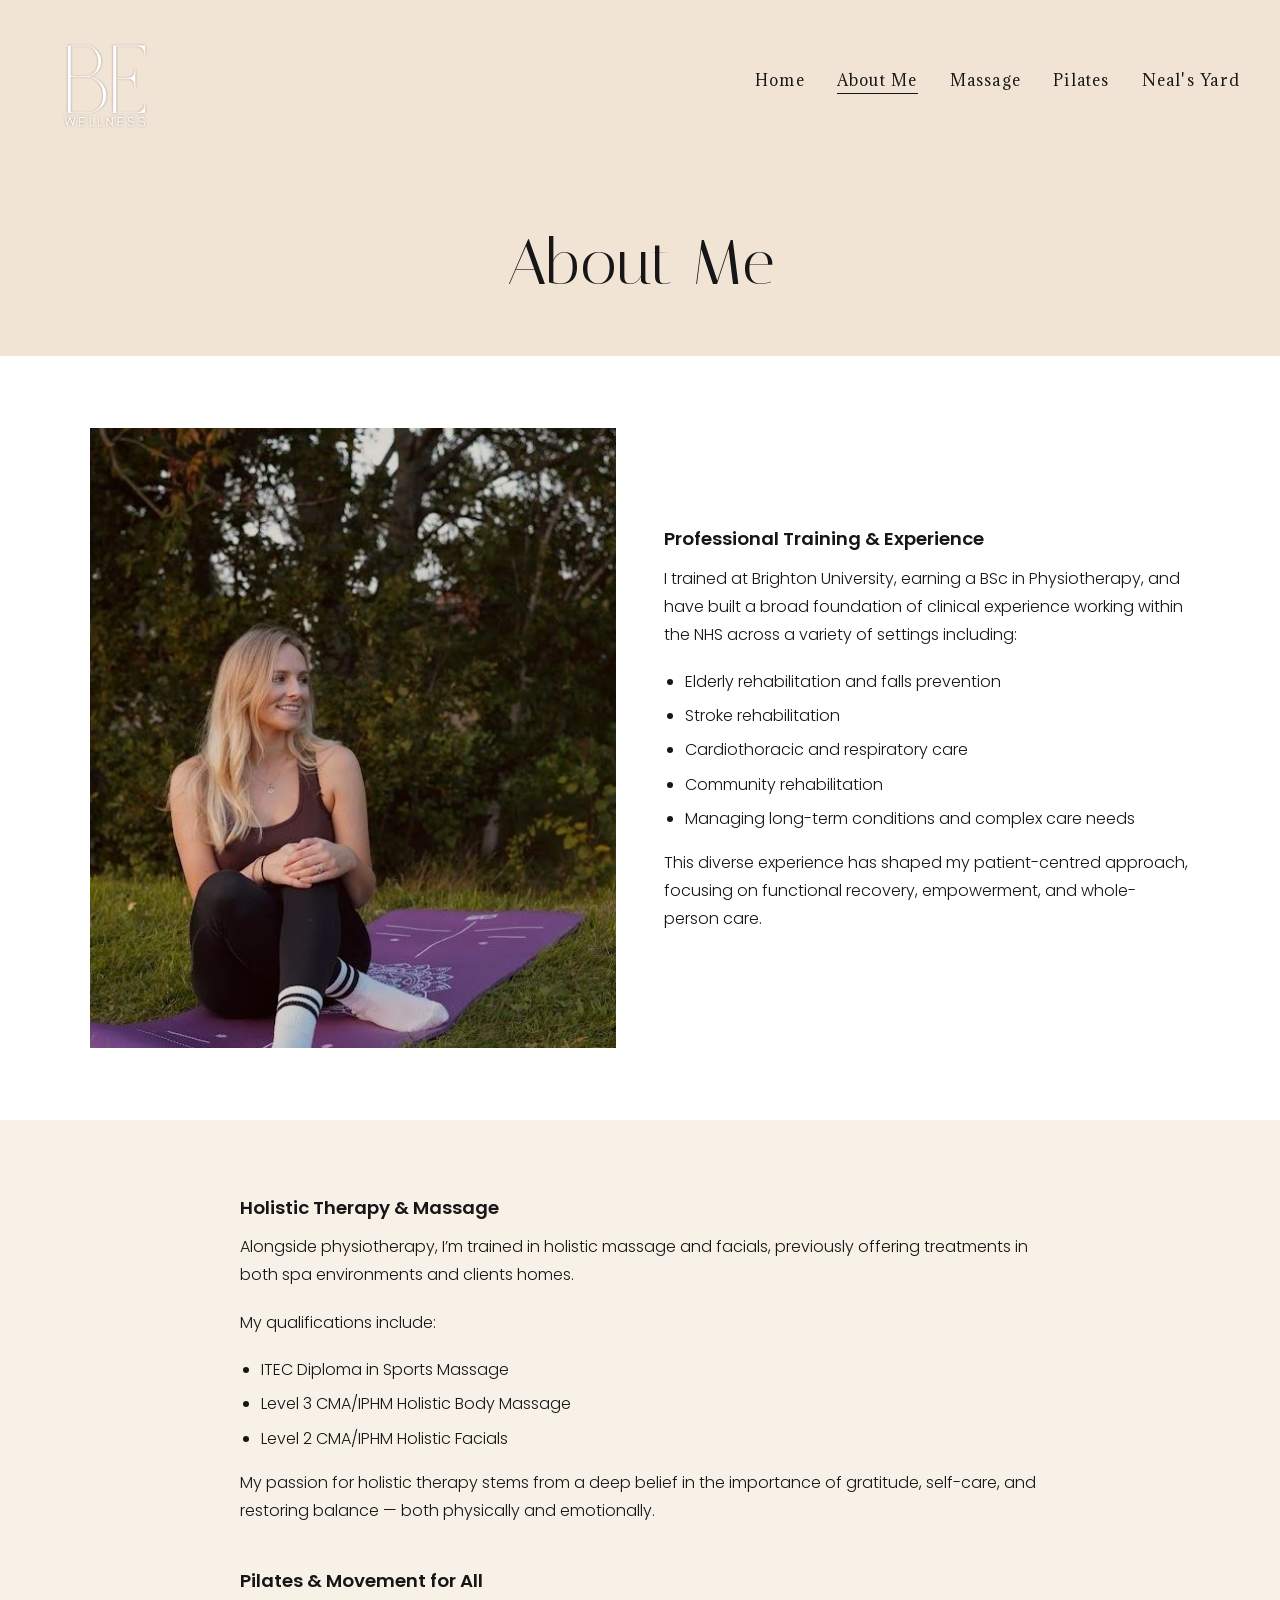
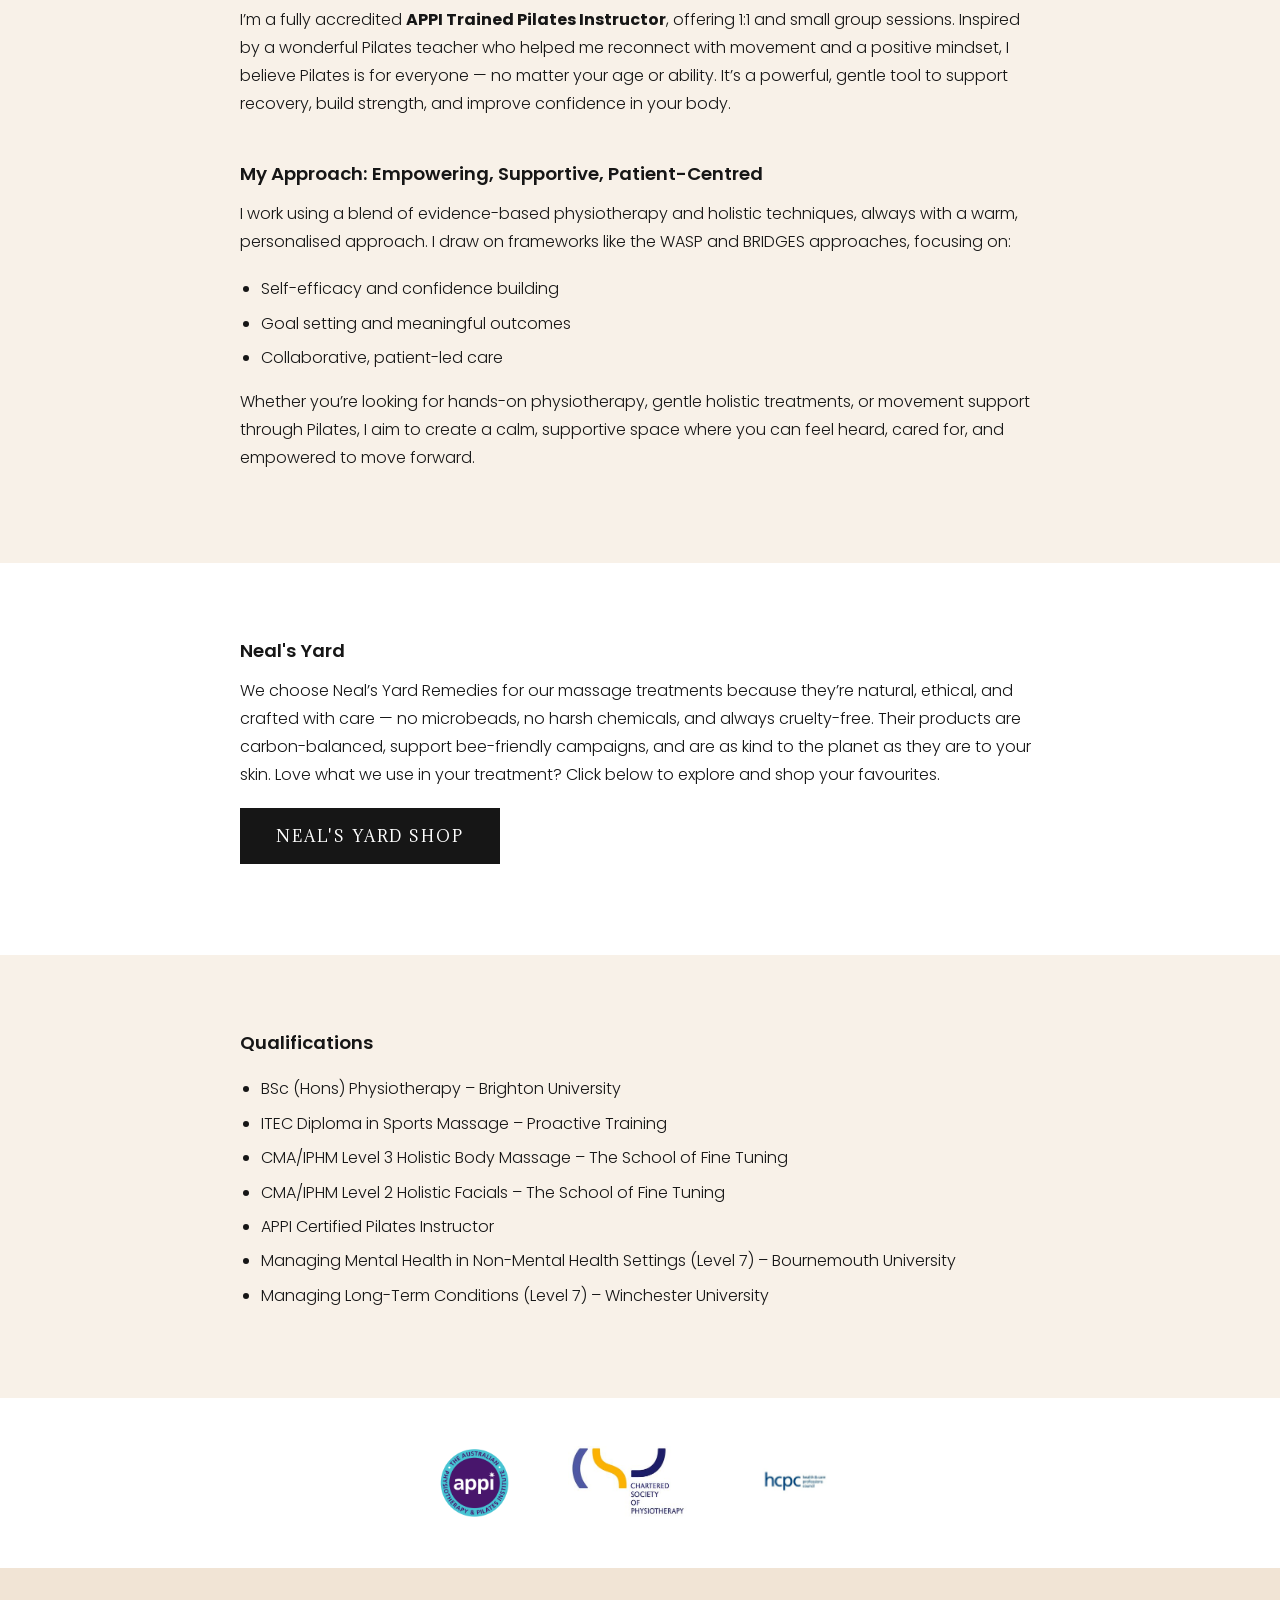
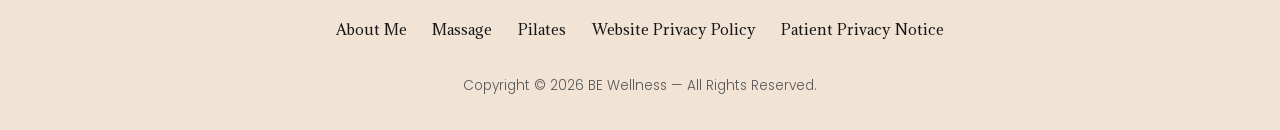
==== about-me/index.html @ cbc33dce "Initial rebuild of bewellnessphysio.co.uk as static site for Netlify Migrated from GoDaddy Website B" ====
<!DOCTYPE html>
<html lang="en-GB">
<head>
  <meta charset="utf-8">
  <meta name="viewport" content="width=device-width, initial-scale=1">
  <title>About Me | BE Wellness</title>
  <meta name="description" content="Meet Beth — Chartered Physiotherapist, holistic massage therapist and APPI trained Pilates instructor based in Bournemouth.">
  <link rel="canonical" href="https://bewellnessphysio.co.uk/about-me">
  <meta property="og:title" content="About Me | BE Wellness">
  <meta property="og:description" content="Meet Beth — Chartered Physiotherapist, holistic massage therapist and APPI trained Pilates instructor based in Bournemouth.">
  <meta property="og:type" content="website">
  <meta property="og:url" content="https://bewellnessphysio.co.uk/about-me">
  <link rel="icon" href="/favicon.ico">
  <link rel="stylesheet" href="/css/style.css">
</head>
<body>

<header class="site-header">
  <div class="header-inner">
    <a class="logo" href="/" aria-label="BE Wellness home">
      <img src="/assets/images/be-wellness-logo.png" alt="BE Wellness" width="130" height="130">
    </a>
    <button class="nav-toggle" aria-label="Menu" aria-expanded="false">
      <span></span><span></span><span></span>
    </button>
    <nav class="main-nav" aria-label="Main navigation">
      <ul>
        <li><a href="/">Home</a></li>
        <li><a href="/about-me/" aria-current="page">About Me</a></li>
        <li><a href="/massage/">Massage</a></li>
        <li><a href="/pilates/">Pilates</a></li>
        <li><a href="https://uk.nyrorganic.com/shop/bethbutterworth" target="_blank" rel="noopener">Neal's Yard</a></li>
      </ul>
    </nav>
  </div>
</header>

<main>

  <section class="page-hero">
    <h1>About Me</h1>
  </section>

  <section class="section">
    <div class="container split">
      <img src="/assets/images/beth-about.jpg" alt="Beth, founder of BE Wellness">
      <div>
        <h4>Professional Training &amp; Experience</h4>
        <p>I trained at Brighton University, earning a BSc in Physiotherapy, and have built a broad foundation of clinical experience working within the NHS across a variety of settings including:</p>
        <ul>
          <li>Elderly rehabilitation and falls prevention</li>
          <li>Stroke rehabilitation</li>
          <li>Cardiothoracic and respiratory care</li>
          <li>Community rehabilitation</li>
          <li>Managing long-term conditions and complex care needs</li>
        </ul>
        <p>This diverse experience has shaped my patient-centred approach, focusing on functional recovery, empowerment, and whole-person care.</p>
      </div>
    </div>
  </section>

  <section class="section section-cream">
    <div class="narrow">
      <h4>Holistic Therapy &amp; Massage</h4>
      <p>Alongside physiotherapy, I’m trained in holistic massage and facials, previously offering treatments in both spa environments and clients homes.</p>
      <p>My qualifications include:</p>
      <ul>
        <li>ITEC Diploma in Sports Massage</li>
        <li>Level 3 CMA/IPHM Holistic Body Massage</li>
        <li>Level 2 CMA/IPHM Holistic Facials</li>
      </ul>
      <p>My passion for holistic therapy stems from a deep belief in the importance of gratitude, self-care, and restoring balance — both physically and emotionally.</p>

      <h4 style="margin-top:2.5rem;">Pilates &amp; Movement for All</h4>
      <p>I’m a fully accredited <strong>APPI Trained Pilates Instructor</strong>, offering 1:1 and small group sessions. Inspired by a wonderful Pilates teacher who helped me reconnect with movement and a positive mindset, I believe Pilates is for everyone — no matter your age or ability. It’s a powerful, gentle tool to support recovery, build strength, and improve confidence in your body.</p>

      <h4 style="margin-top:2.5rem;">My Approach: Empowering, Supportive, Patient-Centred</h4>
      <p>I work using a blend of evidence-based physiotherapy and holistic techniques, always with a warm, personalised approach. I draw on frameworks like the WASP and BRIDGES approaches, focusing on:</p>
      <ul>
        <li>Self-efficacy and confidence building</li>
        <li>Goal setting and meaningful outcomes</li>
        <li>Collaborative, patient-led care</li>
      </ul>
      <p>Whether you’re looking for hands-on physiotherapy, gentle holistic treatments, or movement support through Pilates, I aim to create a calm, supportive space where you can feel heard, cared for, and empowered to move forward.</p>
    </div>
  </section>

  <section class="section">
    <div class="narrow">
      <h4>Neal's Yard</h4>
      <p>We choose Neal’s Yard Remedies for our massage treatments because they’re natural, ethical, and crafted with care — no microbeads, no harsh chemicals, and always cruelty-free. Their products are carbon-balanced, support bee-friendly campaigns, and are as kind to the planet as they are to your skin. Love what we use in your treatment? Click below to explore and shop your favourites.</p>
      <p><a class="btn btn-dark" href="https://uk.nyrorganic.com/shop/bethbutterworth" target="_blank" rel="noopener">Neal's Yard Shop</a></p>
    </div>
  </section>

  <section class="section section-cream">
    <div class="narrow">
      <h4>Qualifications</h4>
      <ul>
        <li>BSc (Hons) Physiotherapy – Brighton University</li>
        <li>ITEC Diploma in Sports Massage – Proactive Training</li>
        <li>CMA/IPHM Level 3 Holistic Body Massage – The School of Fine Tuning</li>
        <li>CMA/IPHM Level 2 Holistic Facials – The School of Fine Tuning</li>
        <li>APPI Certified Pilates Instructor</li>
        <li>Managing Mental Health in Non-Mental Health Settings (Level 7) – Bournemouth University</li>
        <li>Managing Long-Term Conditions (Level 7) – Winchester University</li>
      </ul>
    </div>
  </section>

  <div class="logo-strip">
    <img src="/assets/images/appi-logo.png" alt="APPI — The Australian Physiotherapy &amp; Pilates Institute" loading="lazy">
    <img src="/assets/images/csp-logo.png" alt="Chartered Society of Physiotherapy" loading="lazy">
    <img src="/assets/images/hcpc-logo.webp" alt="Health &amp; Care Professions Council (HCPC) registered" loading="lazy">
  </div>

</main>

<footer class="site-footer">
  <div class="container">
    <nav aria-label="Footer">
      <ul>
        <li><a href="/about-me/">About Me</a></li>
        <li><a href="/massage/">Massage</a></li>
        <li><a href="/pilates/">Pilates</a></li>
        <li><a href="/website-privacy-policy/">Website Privacy Policy</a></li>
        <li><a href="/patient-privacy-notice/">Patient Privacy Notice</a></li>
      </ul>
    </nav>
    <p class="copyright">Copyright © 2026 BE Wellness — All Rights Reserved.</p>
  </div>
</footer>

<script src="/js/main.js"></script>
</body>
</html>
---- css/style.css ----
/* ============================================================
   BE Wellness — bewellnessphysio.co.uk
   Palette and type taken from the original site:
   cream #F1E4D5 · taupe #A48D6D · brown #827464 · ink #161616
   Italiana (display) · Poppins (body) · Adamina (buttons/accents)
   ============================================================ */

@font-face {
  font-family: 'Italiana';
  font-style: normal;
  font-weight: 400;
  font-display: swap;
  src: url('../assets/fonts/italiana-400.woff2') format('woff2');
}
@font-face {
  font-family: 'Adamina';
  font-style: normal;
  font-weight: 400;
  font-display: swap;
  src: url('../assets/fonts/adamina-400.woff2') format('woff2');
}
@font-face {
  font-family: 'Poppins';
  font-style: normal;
  font-weight: 300;
  font-display: swap;
  src: url('../assets/fonts/poppins-300.woff2') format('woff2');
}
@font-face {
  font-family: 'Poppins';
  font-style: normal;
  font-weight: 400;
  font-display: swap;
  src: url('../assets/fonts/poppins-400.woff2') format('woff2');
}
@font-face {
  font-family: 'Poppins';
  font-style: normal;
  font-weight: 600;
  font-display: swap;
  src: url('../assets/fonts/poppins-600.woff2') format('woff2');
}
@font-face {
  font-family: 'Poppins';
  font-style: normal;
  font-weight: 700;
  font-display: swap;
  src: url('../assets/fonts/poppins-700.woff2') format('woff2');
}

:root {
  --cream: #F1E4D5;
  --cream-soft: #F8F1E8;
  --taupe: #A48D6D;
  --taupe-dark: #827464;
  --brown-deep: #493E2F;
  --ink: #161616;
  --grey: #575757;
  --white: #ffffff;
  --display: 'Italiana', serif;
  --accent: 'Adamina', serif;
  --body: 'Poppins', arial, sans-serif;
}

*, *::before, *::after { box-sizing: border-box; }

html { scroll-behavior: smooth; }

body {
  margin: 0;
  font-family: var(--body);
  font-weight: 300;
  font-size: 1rem;
  line-height: 1.75;
  color: var(--ink);
  background: var(--white);
  -webkit-font-smoothing: antialiased;
}

img { max-width: 100%; display: block; }

h1, h2, h3 {
  font-family: var(--display);
  font-weight: 400;
  line-height: 1.15;
  margin: 0 0 1rem;
}
h1 { font-size: clamp(2.4rem, 5.5vw, 4rem); }
h2 { font-size: clamp(2rem, 4vw, 3rem); }
h3 { font-size: clamp(1.5rem, 2.6vw, 2rem); }
h4 {
  font-family: var(--body);
  font-weight: 600;
  font-size: 1.15rem;
  margin: 0 0 .6rem;
}

p { margin: 0 0 1.2rem; }
a { color: var(--taupe-dark); }
ul { padding-left: 1.3rem; }
li { margin-bottom: .4rem; }

.container {
  width: min(1100px, 92%);
  margin-inline: auto;
}
.narrow { width: min(800px, 92%); margin-inline: auto; }

/* ---------- buttons ---------- */
.btn {
  display: inline-block;
  font-family: var(--accent);
  font-size: .95rem;
  letter-spacing: .12em;
  text-transform: uppercase;
  text-decoration: none;
  text-align: center;
  padding: .85rem 2.2rem;
  border: 1px solid var(--ink);
  cursor: pointer;
  transition: background .25s, color .25s;
}
.btn-dark { background: var(--ink); color: var(--white); }
.btn-dark:hover { background: transparent; color: var(--ink); }
.btn-light { background: transparent; color: var(--ink); }
.btn-light:hover { background: var(--ink); color: var(--white); }
.btn-on-image {
  border-color: var(--white);
  background: transparent;
  color: var(--white);
}
.btn-on-image:hover { background: var(--white); color: var(--ink); }

/* ---------- header ---------- */
.site-header {
  background: var(--cream);
  padding: 1.2rem 0 0.8rem;
}
.header-inner {
  width: min(1200px, 94%);
  margin-inline: auto;
  display: flex;
  align-items: center;
  justify-content: space-between;
  flex-wrap: wrap;
}
.logo img { width: 130px; height: auto; }
/* white logo needs a tinted plate to read on cream */
.logo { filter: drop-shadow(0 0 1px rgba(0,0,0,.35)); }

.main-nav ul {
  list-style: none;
  display: flex;
  gap: 2rem;
  margin: 0;
  padding: 0;
}
.main-nav a {
  font-family: var(--accent);
  font-size: .95rem;
  letter-spacing: .08em;
  color: var(--ink);
  text-decoration: none;
  padding-bottom: .2rem;
  border-bottom: 1px solid transparent;
}
.main-nav a:hover, .main-nav a[aria-current="page"] { border-bottom-color: var(--ink); }

.nav-toggle {
  display: none;
  background: none;
  border: 0;
  padding: .4rem;
  cursor: pointer;
}
.nav-toggle span {
  display: block;
  width: 26px; height: 2px;
  background: var(--ink);
  margin: 6px 0;
  transition: transform .25s, opacity .25s;
}

@media (max-width: 820px) {
  .nav-toggle { display: block; }
  .main-nav {
    flex-basis: 100%;
    display: none;
    padding: 1rem 0;
  }
  .main-nav.open { display: block; }
  .main-nav ul { flex-direction: column; gap: .8rem; text-align: center; }
  .nav-open .nav-toggle span:nth-child(1) { transform: translateY(8px) rotate(45deg); }
  .nav-open .nav-toggle span:nth-child(2) { opacity: 0; }
  .nav-open .nav-toggle span:nth-child(3) { transform: translateY(-8px) rotate(-45deg); }
}

/* ---------- hero ---------- */
.hero {
  position: relative;
  min-height: 72vh;
  display: flex;
  align-items: center;
  justify-content: center;
  text-align: center;
  color: var(--white);
  isolation: isolate;
  padding: 6rem 1rem;
}
.hero img.hero-bg {
  position: absolute;
  inset: 0;
  width: 100%; height: 100%;
  object-fit: cover;
  z-index: -2;
}
.hero::after {
  content: '';
  position: absolute;
  inset: 0;
  background: rgba(22, 22, 22, 0.42);
  z-index: -1;
}
.hero h1 { margin-bottom: 1.2rem; }
.hero p {
  max-width: 34rem;
  margin: 0 auto 2rem;
  font-size: 1.05rem;
}
.hero .btn { margin: .4rem .5rem; }

/* page hero (inner pages) */
.page-hero {
  background: var(--cream);
  text-align: center;
  padding: 4rem 1rem 3.5rem;
}
.page-hero h1 { margin: 0; }

/* ---------- sections ---------- */
.section { padding: 4.5rem 0; }
.section-cream { background: var(--cream-soft); }
.section-dark { background: var(--brown-deep); color: var(--white); }
.section-dark a { color: var(--cream); }

.section-title {
  text-align: center;
  margin-bottom: 2.5rem;
}

.split {
  display: grid;
  grid-template-columns: 1fr 1fr;
  gap: 3rem;
  align-items: center;
}
.split img { width: 100%; height: 100%; max-height: 620px; object-fit: cover; }
@media (max-width: 820px) {
  .split { grid-template-columns: 1fr; }
}

/* ---------- price cards ---------- */
.cards {
  display: grid;
  grid-template-columns: repeat(auto-fit, minmax(260px, 1fr));
  gap: 2rem;
}
.card {
  background: var(--white);
  border: 1px solid rgba(0,0,0,.07);
  box-shadow: 0 1px 6px rgba(0,0,0,.06);
  display: flex;
  flex-direction: column;
}
.card img { height: 220px; width: 100%; object-fit: cover; }
.card-body { padding: 1.5rem 1.5rem 1.8rem; flex: 1; }
.price-row {
  display: flex;
  justify-content: space-between;
  align-items: baseline;
  gap: 1rem;
  margin-bottom: .5rem;
}
.price-row h4 { margin: 0; }
.price {
  font-family: var(--accent);
  font-size: 1.25rem;
  color: var(--taupe-dark);
  white-space: nowrap;
}
.card p { margin: 0; font-size: .95rem; color: var(--grey); }

/* ---------- event / classes ---------- */
.event-card {
  background: var(--white);
  border: 1px solid rgba(0,0,0,.08);
  padding: 2.5rem 2rem;
  text-align: center;
  max-width: 420px;
  margin-inline: auto;
}
.event-card .eyebrow {
  font-family: var(--accent);
  letter-spacing: .18em;
  text-transform: uppercase;
  font-size: .85rem;
  color: var(--taupe-dark);
  margin-bottom: .6rem;
}
.event-card h3 { margin-bottom: .4rem; }
.event-card .meta { color: var(--grey); font-size: .95rem; margin-bottom: 0; }

/* ---------- quote banner ---------- */
.quote-banner {
  position: relative;
  isolation: isolate;
  color: var(--white);
  text-align: center;
  padding: 7rem 1rem;
}
.quote-banner img {
  position: absolute; inset: 0;
  width: 100%; height: 100%;
  object-fit: cover;
  object-position: center 30%;
  z-index: -2;
}
.quote-banner::after {
  content: '';
  position: absolute; inset: 0;
  background: rgba(22,22,22,.5);
  z-index: -1;
}
.quote-banner blockquote {
  font-family: var(--display);
  font-size: clamp(1.4rem, 2.6vw, 2rem);
  line-height: 1.5;
  max-width: 46rem;
  margin: 0 auto;
}

/* ---------- forms ---------- */
form label {
  display: block;
  font-size: .9rem;
  font-weight: 400;
  margin-bottom: .35rem;
}
input, textarea {
  width: 100%;
  font-family: var(--body);
  font-size: 1rem;
  padding: .8rem .9rem;
  margin-bottom: 1.1rem;
  border: 1px solid rgba(0,0,0,.25);
  background: var(--white);
  color: var(--ink);
}
input:focus, textarea:focus {
  outline: 2px solid var(--taupe);
  outline-offset: 1px;
}
.inline-form {
  display: flex;
  gap: .8rem;
  max-width: 480px;
  margin-inline: auto;
}
.inline-form input { margin-bottom: 0; flex: 1; }
@media (max-width: 560px) {
  .inline-form { flex-direction: column; }
}

/* ---------- FAQ ---------- */
.faq details {
  border-bottom: 1px solid rgba(0,0,0,.15);
  padding: 1.1rem 0;
}
.faq summary {
  font-family: var(--body);
  font-weight: 600;
  font-size: 1.05rem;
  cursor: pointer;
  list-style: none;
  display: flex;
  justify-content: space-between;
  align-items: center;
  gap: 1rem;
}
.faq summary::-webkit-details-marker { display: none; }
.faq summary::after {
  content: '+';
  font-family: var(--accent);
  font-size: 1.4rem;
  color: var(--taupe-dark);
  transition: transform .2s;
}
.faq details[open] summary::after { content: '\2212'; }
.faq details p { margin-top: 1rem; }

/* ---------- logo strip ---------- */
.logo-strip {
  display: flex;
  justify-content: center;
  align-items: center;
  flex-wrap: wrap;
  gap: 3.5rem;
  padding: 3rem 1rem;
}
.logo-strip img { height: 74px; width: auto; }

/* ---------- contact ---------- */
.contact-grid {
  display: grid;
  grid-template-columns: 1.2fr 1fr;
  gap: 3.5rem;
}
@media (max-width: 820px) {
  .contact-grid { grid-template-columns: 1fr; }
}
.contact-info h4 { font-family: var(--display); font-size: 1.6rem; font-weight: 400; }
.contact-info p { margin-bottom: .4rem; }

/* ---------- footer ---------- */
.site-footer {
  background: var(--cream);
  padding: 3rem 0 2rem;
  text-align: center;
}
.site-footer nav ul {
  list-style: none;
  display: flex;
  flex-wrap: wrap;
  justify-content: center;
  gap: 1.6rem;
  padding: 0;
  margin: 0 0 1.5rem;
}
.site-footer nav a {
  font-family: var(--accent);
  font-size: .9rem;
  color: var(--ink);
  text-decoration: none;
}
.site-footer nav a:hover { text-decoration: underline; }
.site-footer .copyright {
  font-size: .85rem;
  color: var(--grey);
  margin: 0;
}

/* ---------- prose (privacy pages) ---------- */
.prose h2 {
  font-size: 1.9rem;
  margin-top: 2.5rem;
}
.prose h3 {
  font-family: var(--body);
  font-weight: 600;
  font-size: 1.15rem;
  margin-top: 2rem;
}
.prose ul { margin-bottom: 1.2rem; }

/* ---------- utilities ---------- */
.center { text-align: center; }
.mt-2 { margin-top: 2rem; }
.eyebrow {
  font-family: var(--accent);
  letter-spacing: .18em;
  text-transform: uppercase;
  font-size: .85rem;
  color: var(--taupe-dark);
}
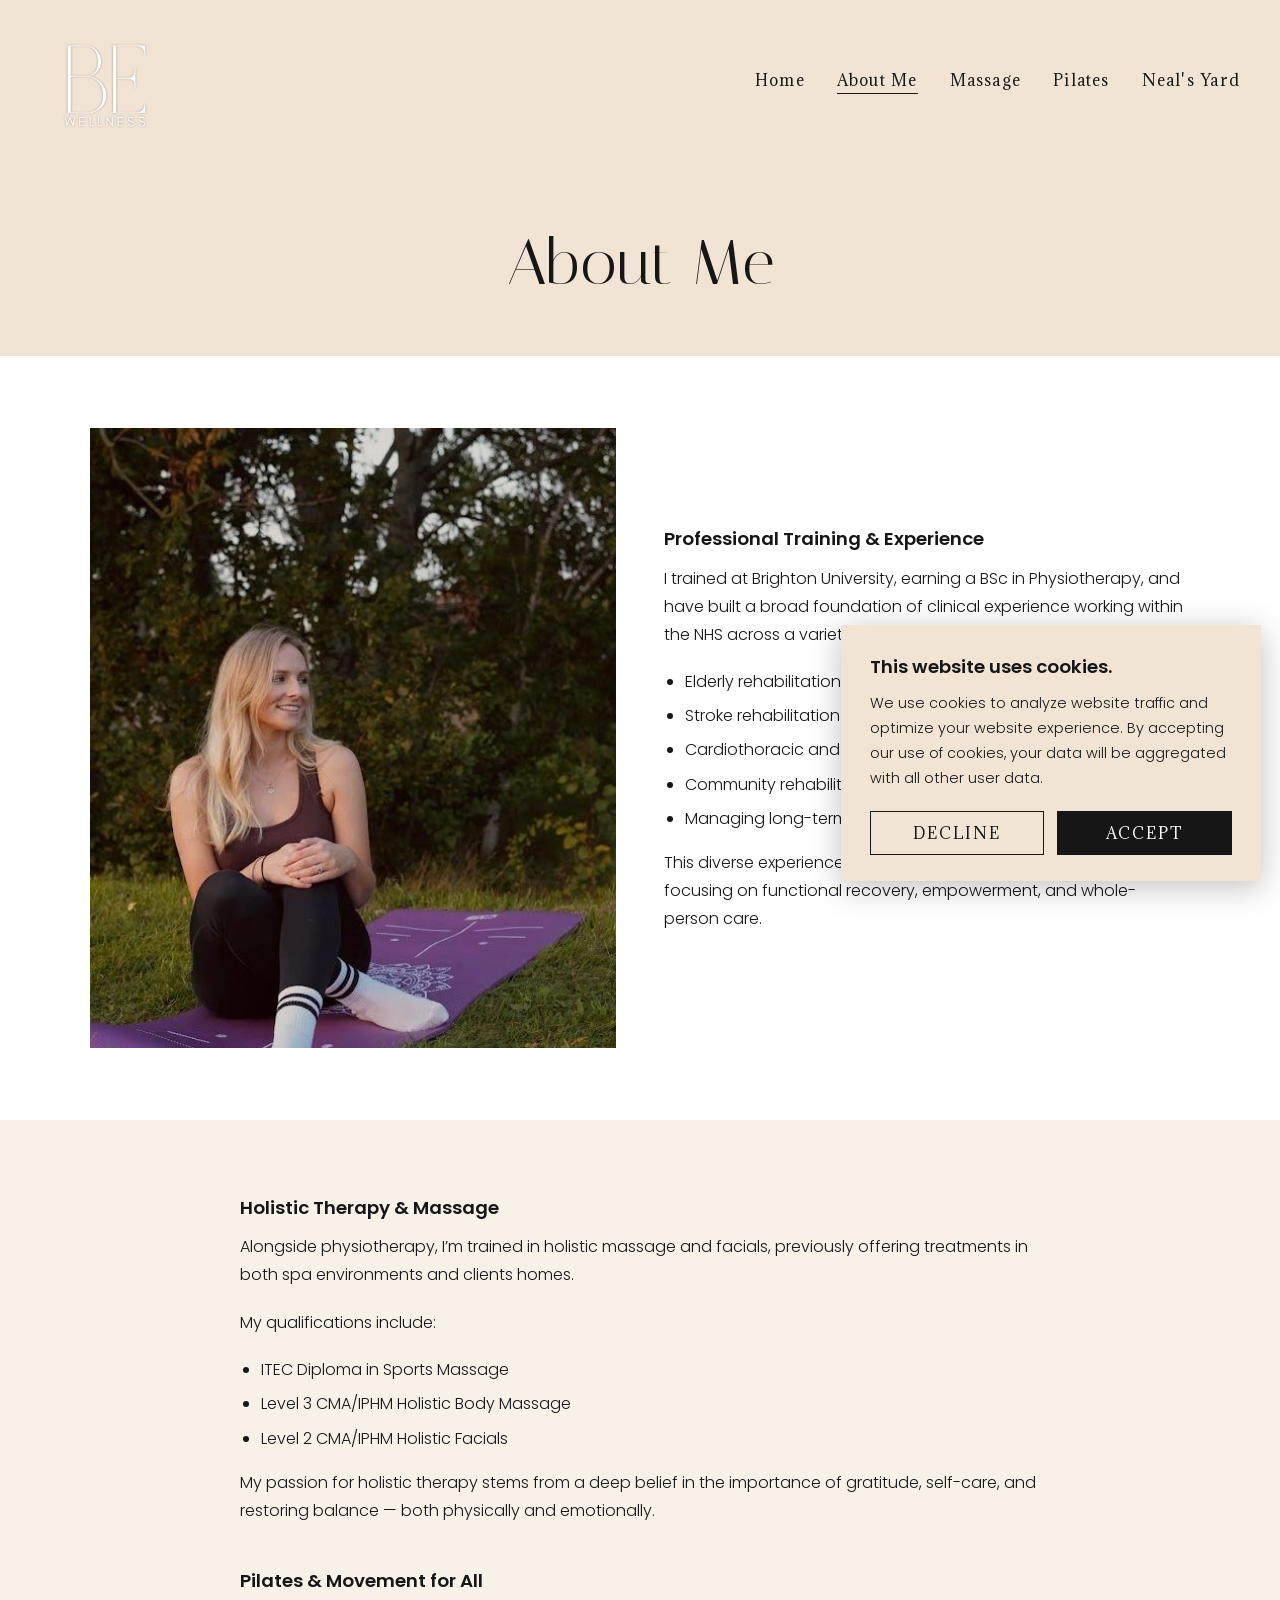
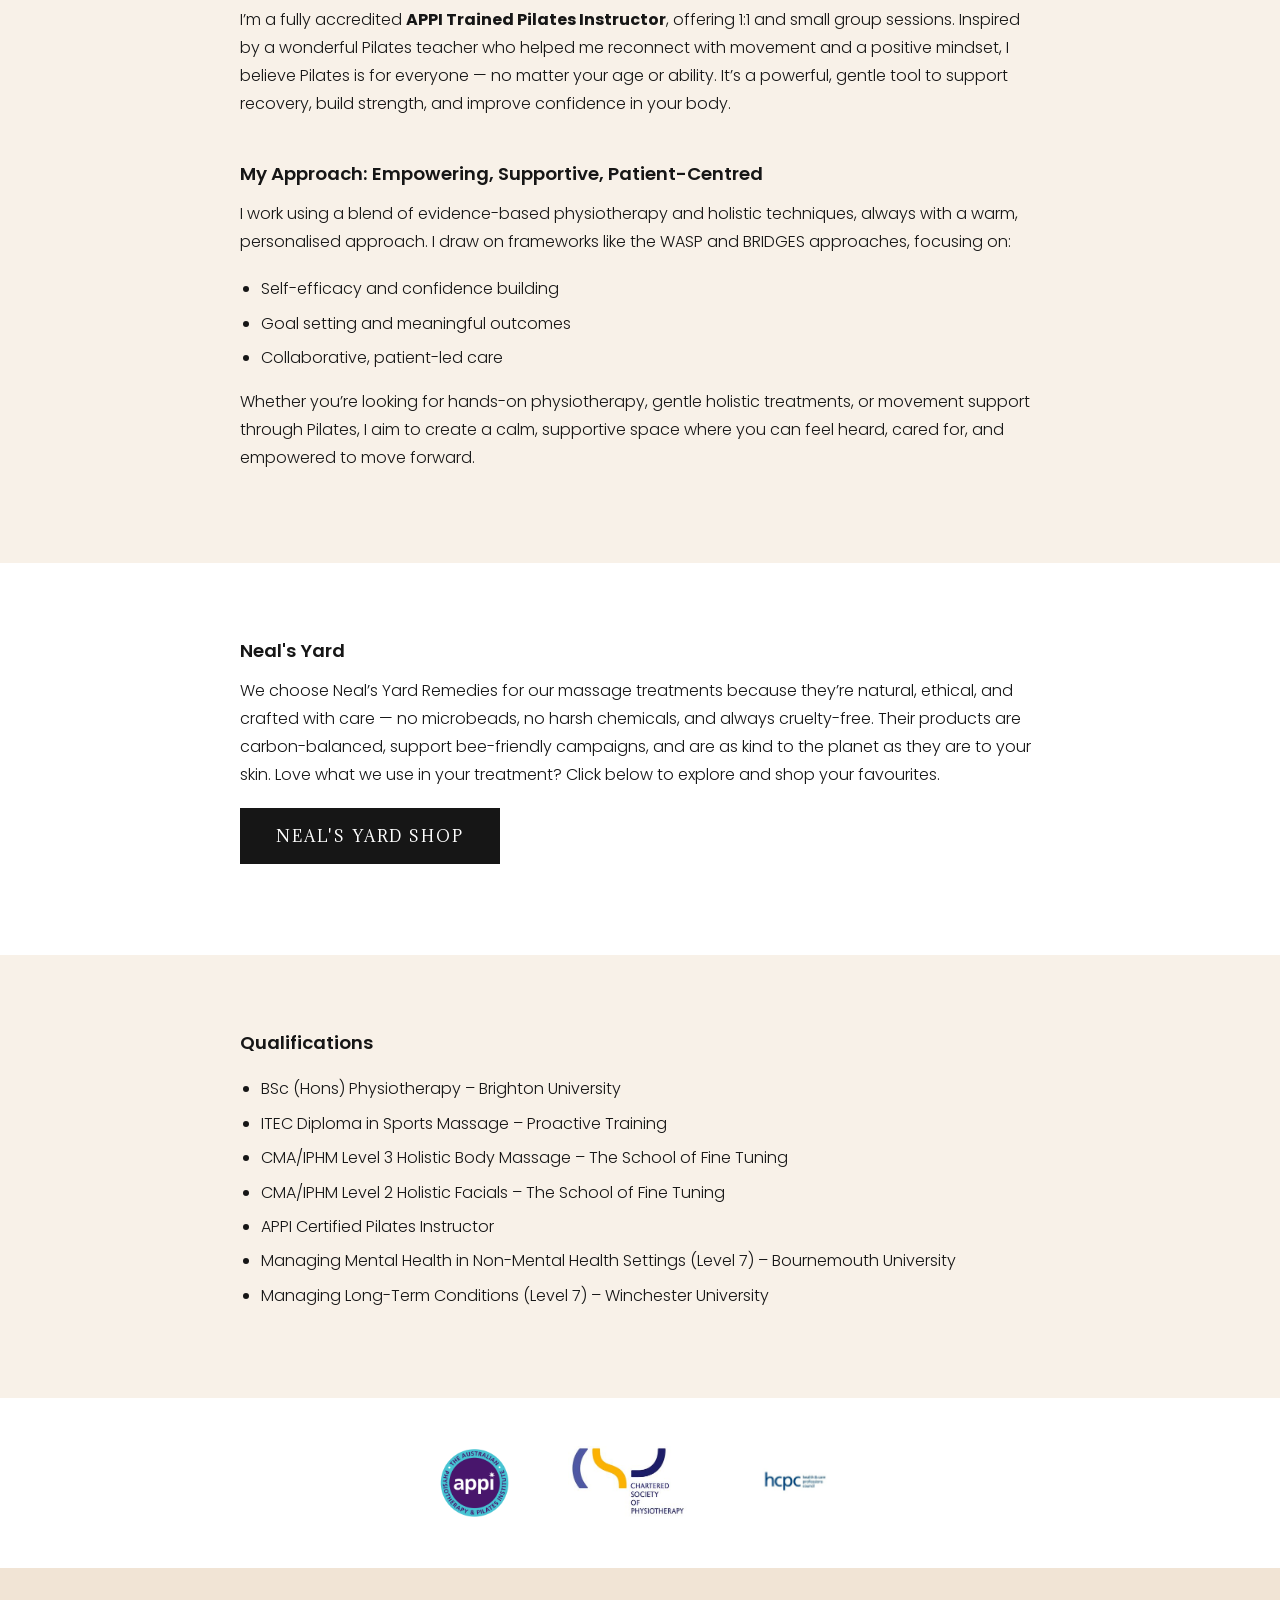
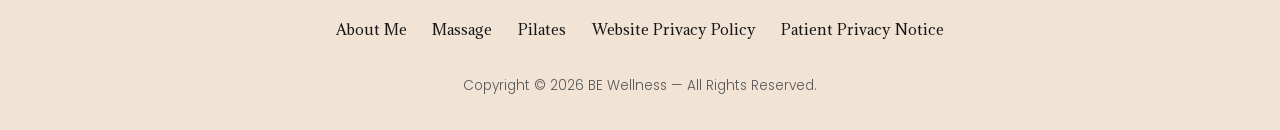
==== commit 697becca: "Add Google Analytics (G-W8B1B1RRV3) behind cookie consent banner GA loads only after the visitor acc" ====
--- a/about-me/index.html
+++ b/about-me/index.html
@@ -10,6 +10,10 @@
   <meta property="og:description" content="Meet Beth — Chartered Physiotherapist, holistic massage therapist and APPI trained Pilates instructor based in Bournemouth.">
   <meta property="og:type" content="website">
   <meta property="og:url" content="https://bewellnessphysio.co.uk/about-me">
+  <meta property="og:site_name" content="BE Wellness">
+  <meta property="og:locale" content="en_GB">
+  <meta property="og:image" content="https://bewellnessphysio.co.uk/assets/images/beth-about.jpg">
+  <meta name="twitter:card" content="summary_large_image">
   <link rel="icon" href="/favicon.ico">
   <link rel="stylesheet" href="/css/style.css">
 </head>
@@ -132,5 +136,6 @@
 </footer>
 
 <script src="/js/main.js"></script>
+<script src="/js/consent.js" defer></script>
 </body>
 </html>
--- a/css/style.css
+++ b/css/style.css
@@ -68,6 +68,7 @@
 
 body {
   margin: 0;
+  overflow-x: hidden;
   font-family: var(--body);
   font-weight: 300;
   font-size: 1rem;
@@ -221,9 +222,10 @@
   background: rgba(22, 22, 22, 0.42);
   z-index: -1;
 }
+.hero > div { max-width: 100%; }
 .hero h1 { margin-bottom: 1.2rem; }
 .hero p {
-  max-width: 34rem;
+  max-width: min(34rem, 100%);
   margin: 0 auto 2rem;
   font-size: 1.05rem;
 }
@@ -363,7 +365,7 @@
 .inline-form {
   display: flex;
   gap: .8rem;
-  max-width: 480px;
+  max-width: min(480px, 100%);
   margin-inline: auto;
 }
 .inline-form input { margin-bottom: 0; flex: 1; }
@@ -472,3 +474,19 @@
   font-size: .85rem;
   color: var(--taupe-dark);
 }
+
+/* ---------- cookie banner ---------- */
+.cookie-banner {
+  position: fixed;
+  right: 1.2rem;
+  bottom: 1.2rem;
+  z-index: 100;
+  max-width: min(420px, calc(100vw - 2.4rem));
+  background: var(--cream);
+  padding: 1.6rem 1.8rem;
+  box-shadow: 0 6px 30px rgba(0,0,0,.25);
+}
+.cookie-banner h4 { margin-bottom: .5rem; }
+.cookie-banner p { font-size: .9rem; margin-bottom: 1.2rem; }
+.cookie-actions { display: flex; gap: .8rem; }
+.cookie-actions .btn { flex: 1; padding: .7rem 1rem; }
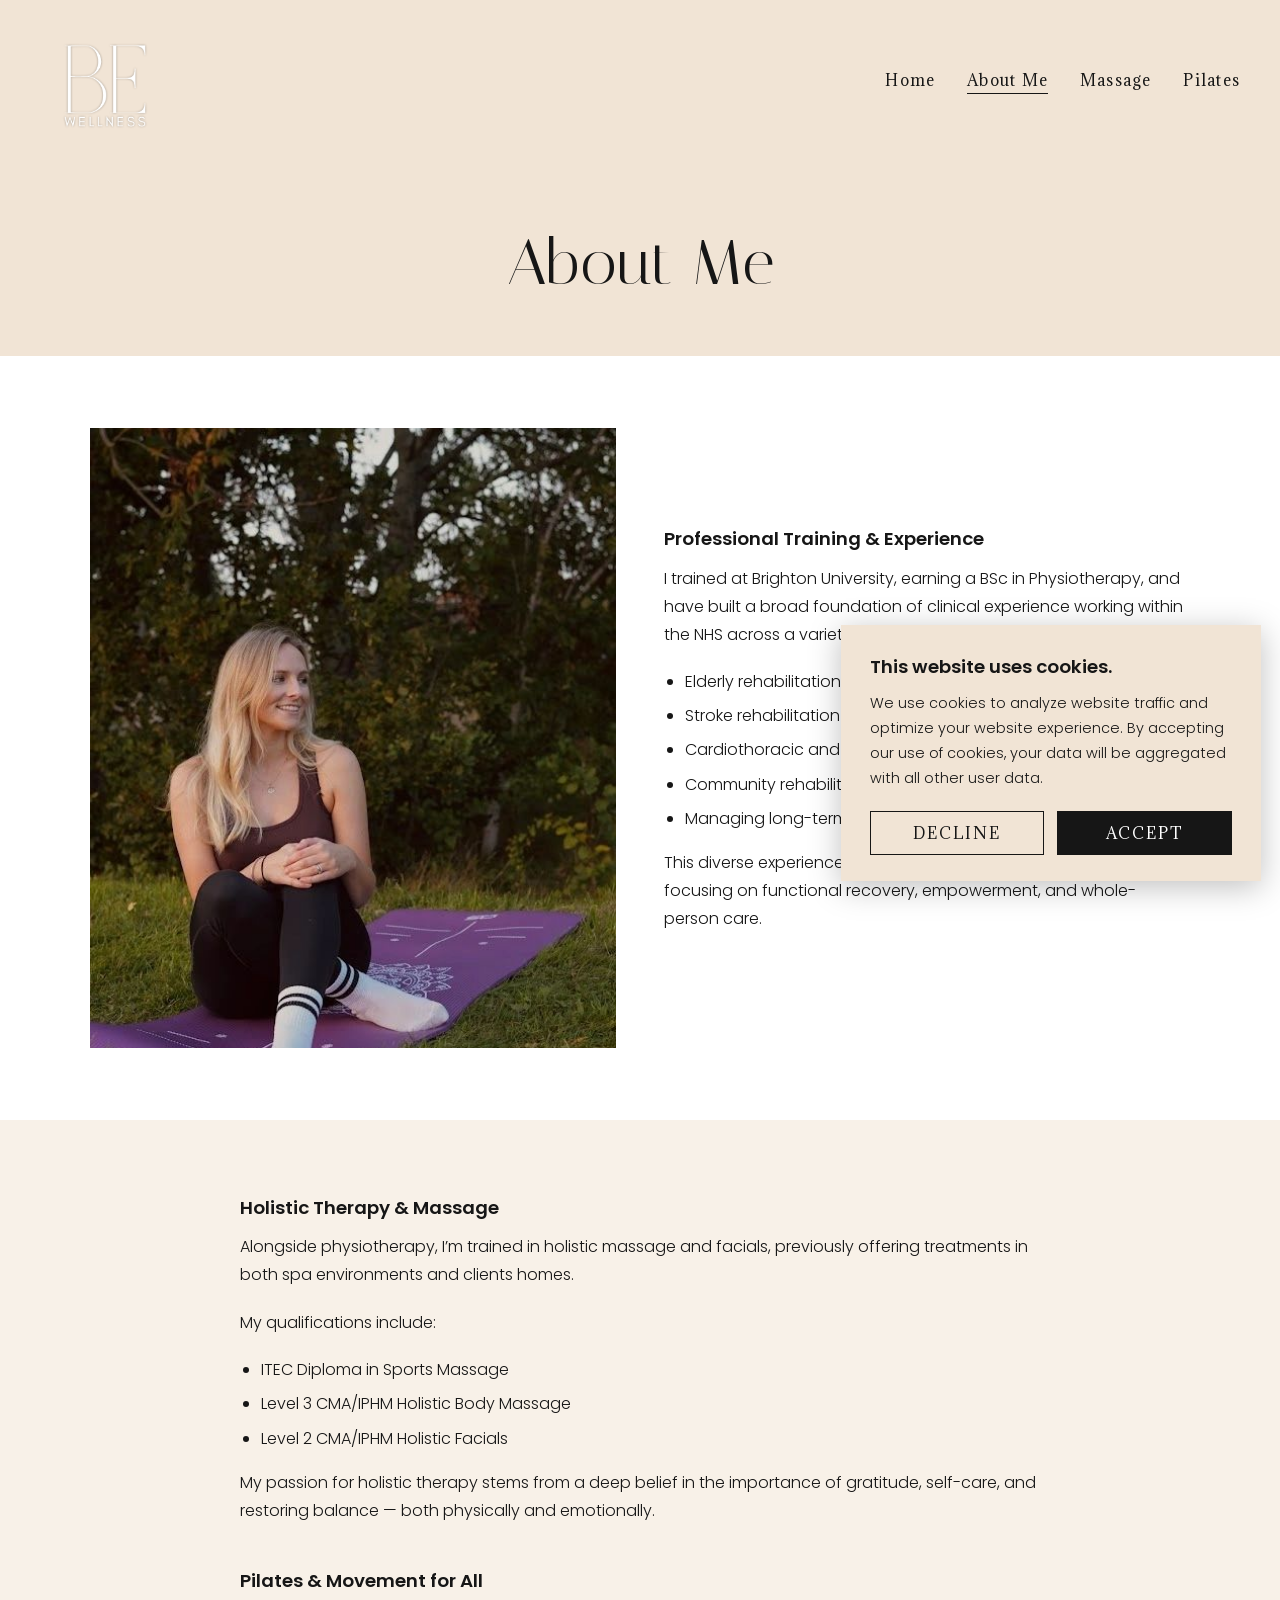
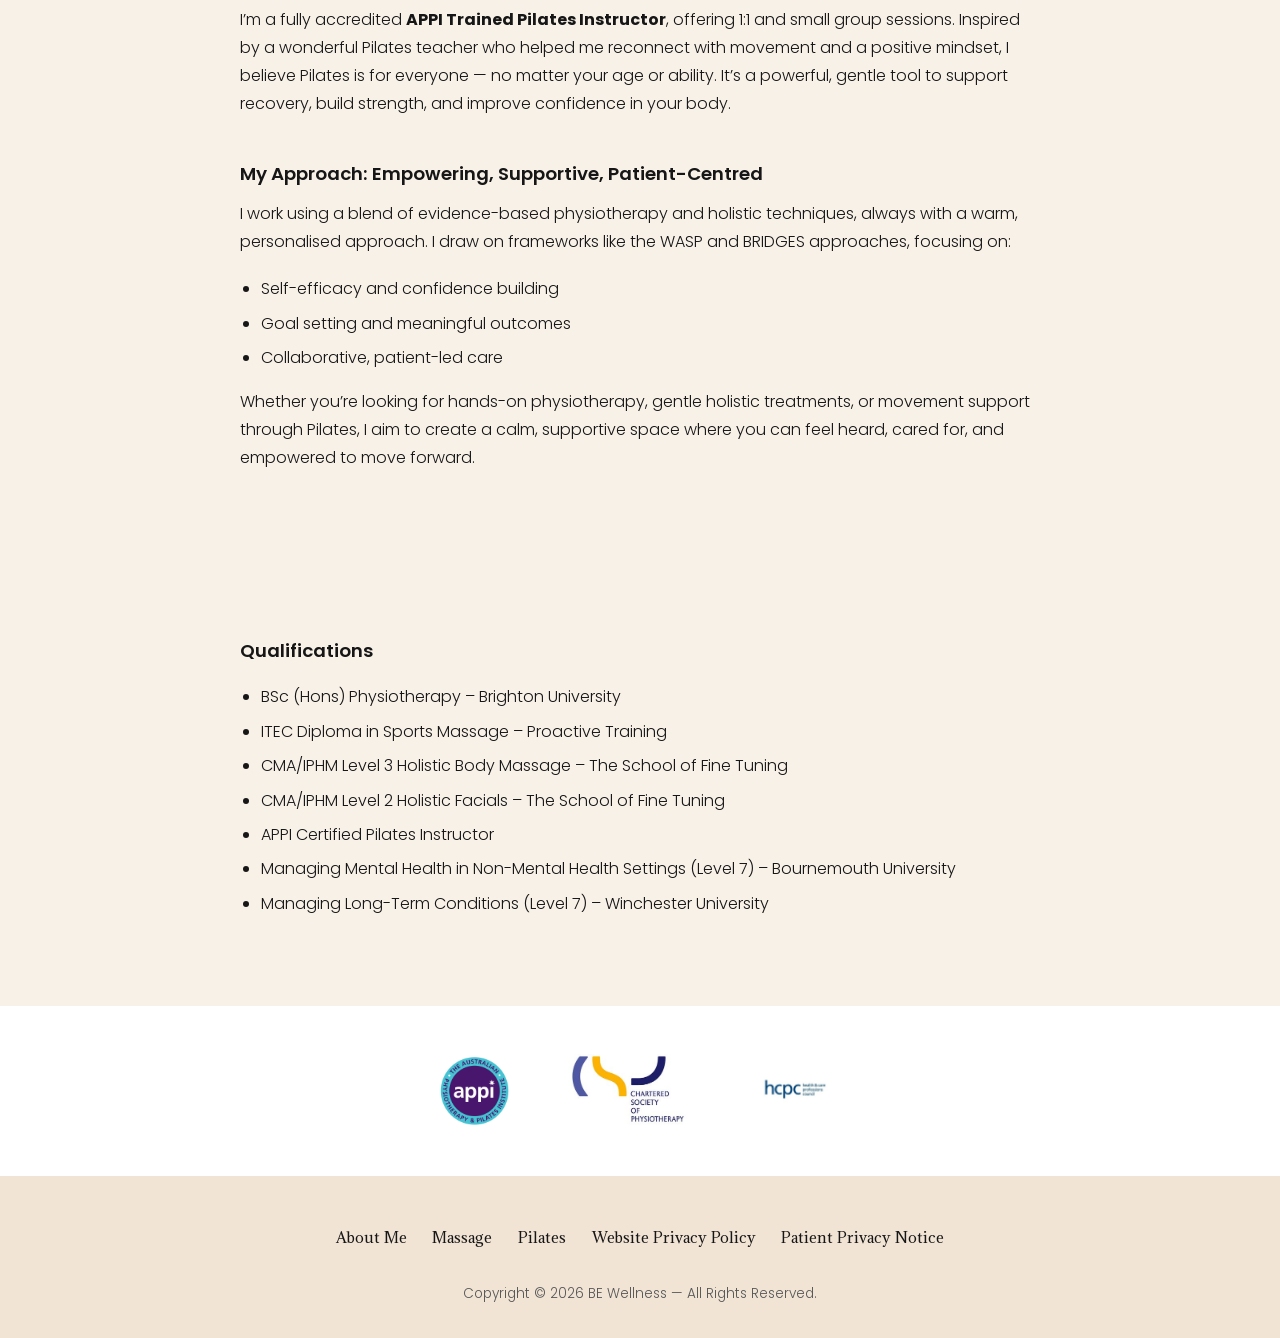
==== commit 9615c744: "Remove Neal's Yard section, nav links and brand mentions Neal's Yard is no longer offered, so drop t" ====
--- a/about-me/index.html
+++ b/about-me/index.html
@@ -33,7 +33,6 @@
         <li><a href="/about-me/" aria-current="page">About Me</a></li>
         <li><a href="/massage/">Massage</a></li>
         <li><a href="/pilates/">Pilates</a></li>
-        <li><a href="https://uk.nyrorganic.com/shop/bethbutterworth" target="_blank" rel="noopener">Neal's Yard</a></li>
       </ul>
     </nav>
   </div>
@@ -89,14 +88,6 @@
     </div>
   </section>
 
-  <section class="section">
-    <div class="narrow">
-      <h4>Neal's Yard</h4>
-      <p>We choose Neal’s Yard Remedies for our massage treatments because they’re natural, ethical, and crafted with care — no microbeads, no harsh chemicals, and always cruelty-free. Their products are carbon-balanced, support bee-friendly campaigns, and are as kind to the planet as they are to your skin. Love what we use in your treatment? Click below to explore and shop your favourites.</p>
-      <p><a class="btn btn-dark" href="https://uk.nyrorganic.com/shop/bethbutterworth" target="_blank" rel="noopener">Neal's Yard Shop</a></p>
-    </div>
-  </section>
-
   <section class="section section-cream">
     <div class="narrow">
       <h4>Qualifications</h4>
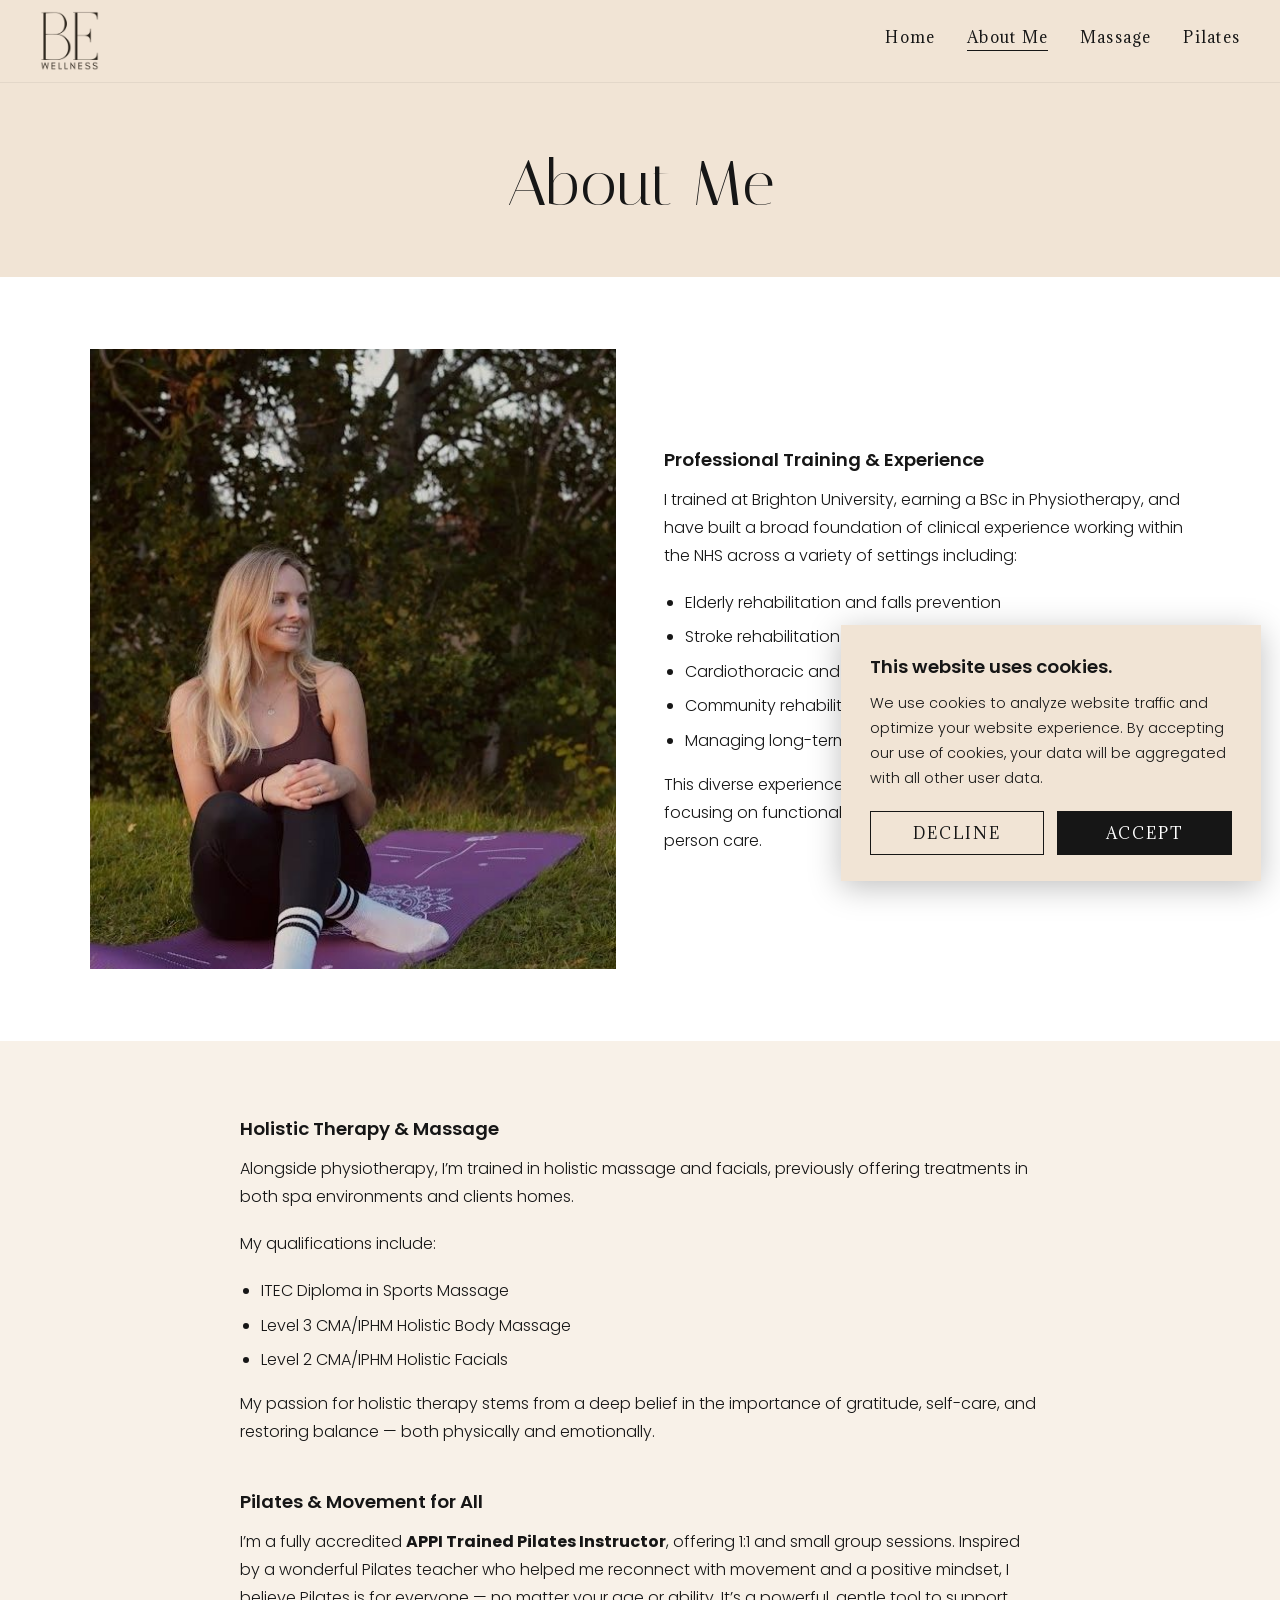
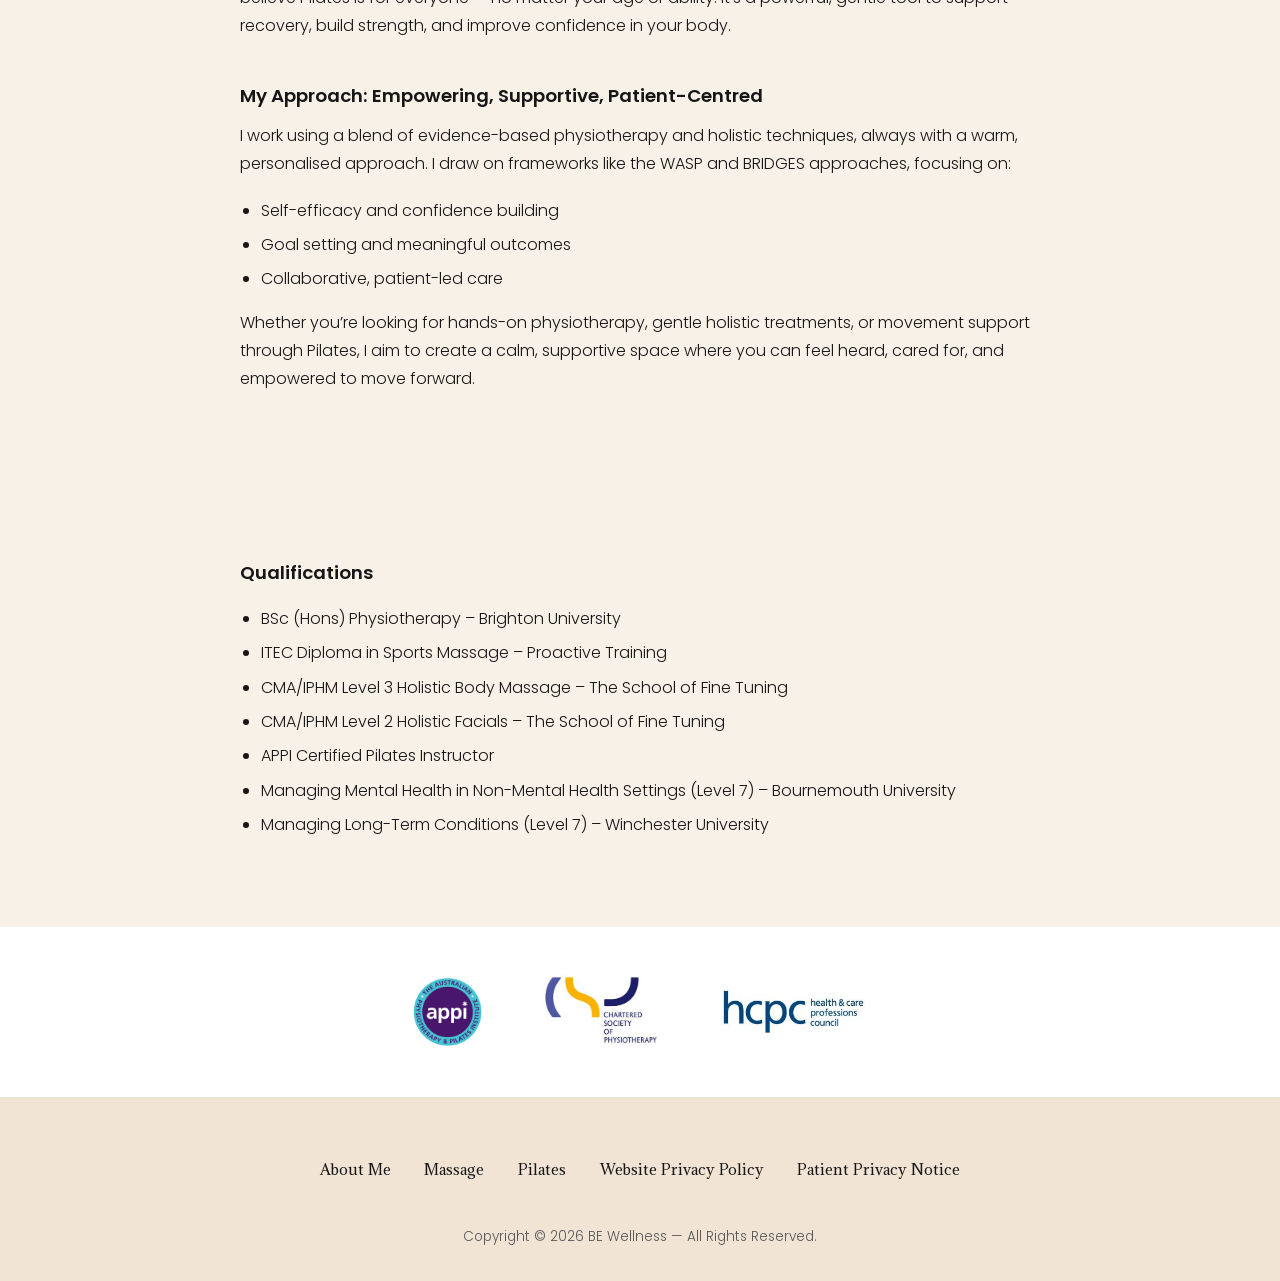
==== commit 81f92a0f: "Mobile polish: compact sticky header, horizontal price cards, tighter spacing Dark trimmed logo repl" ====
--- a/about-me/index.html
+++ b/about-me/index.html
@@ -22,7 +22,7 @@
 <header class="site-header">
   <div class="header-inner">
     <a class="logo" href="/" aria-label="BE Wellness home">
-      <img src="/assets/images/be-wellness-logo.png" alt="BE Wellness" width="130" height="130">
+      <img src="/assets/images/be-wellness-logo-dark.png" alt="BE Wellness" width="68" height="69">
     </a>
     <button class="nav-toggle" aria-label="Menu" aria-expanded="false">
       <span></span><span></span><span></span>
@@ -106,7 +106,7 @@
   <div class="logo-strip">
     <img src="/assets/images/appi-logo.png" alt="APPI — The Australian Physiotherapy &amp; Pilates Institute" loading="lazy">
     <img src="/assets/images/csp-logo.png" alt="Chartered Society of Physiotherapy" loading="lazy">
-    <img src="/assets/images/hcpc-logo.webp" alt="Health &amp; Care Professions Council (HCPC) registered" loading="lazy">
+    <img src="/assets/images/hcpc-logo-trim.png" alt="Health &amp; Care Professions Council (HCPC) registered" loading="lazy">
   </div>
 
 </main>
--- a/css/style.css
+++ b/css/style.css
@@ -64,7 +64,11 @@
 
 *, *::before, *::after { box-sizing: border-box; }
 
-html { scroll-behavior: smooth; }
+html {
+  scroll-behavior: smooth;
+  -webkit-text-size-adjust: 100%;
+}
+[id] { scroll-margin-top: 72px; }
 
 body {
   margin: 0;
@@ -85,6 +89,7 @@
   font-weight: 400;
   line-height: 1.15;
   margin: 0 0 1rem;
+  text-wrap: balance;
 }
 h1 { font-size: clamp(2.4rem, 5.5vw, 4rem); }
 h2 { font-size: clamp(2rem, 4vw, 3rem); }
@@ -131,11 +136,21 @@
   color: var(--white);
 }
 .btn-on-image:hover { background: var(--white); color: var(--ink); }
+.btn-solid-light {
+  background: var(--cream-soft);
+  border-color: var(--cream-soft);
+  color: var(--ink);
+}
+.btn-solid-light:hover { background: transparent; color: var(--white); border-color: var(--white); }
 
 /* ---------- header ---------- */
 .site-header {
   background: var(--cream);
-  padding: 1.2rem 0 0.8rem;
+  padding: .7rem 0;
+  position: sticky;
+  top: 0;
+  z-index: 50;
+  border-bottom: 1px solid rgba(0,0,0,.06);
 }
 .header-inner {
   width: min(1200px, 94%);
@@ -145,9 +160,8 @@
   justify-content: space-between;
   flex-wrap: wrap;
 }
-.logo img { width: 130px; height: auto; }
-/* white logo needs a tinted plate to read on cream */
-.logo { filter: drop-shadow(0 0 1px rgba(0,0,0,.35)); }
+.logo { display: block; line-height: 0; }
+.logo img { height: 60px; width: auto; }
 
 .main-nav ul {
   list-style: none;
@@ -183,23 +197,40 @@
 }
 
 @media (max-width: 820px) {
-  .nav-toggle { display: block; }
+  .nav-toggle { display: block; margin-right: -.4rem; padding: .7rem .4rem; }
+  .nav-toggle span { margin: 5px 0; }
   .main-nav {
-    flex-basis: 100%;
+    position: absolute;
+    top: 100%;
+    left: 0;
+    right: 0;
     display: none;
-    padding: 1rem 0;
+    background: var(--cream);
+    border-top: 1px solid rgba(0,0,0,.08);
+    border-bottom: 1px solid rgba(0,0,0,.08);
+    box-shadow: 0 12px 24px rgba(0,0,0,.08);
   }
   .main-nav.open { display: block; }
-  .main-nav ul { flex-direction: column; gap: .8rem; text-align: center; }
-  .nav-open .nav-toggle span:nth-child(1) { transform: translateY(8px) rotate(45deg); }
+  .main-nav ul { flex-direction: column; gap: 0; text-align: left; }
+  .main-nav li { margin: 0; border-bottom: 1px solid rgba(0,0,0,.07); }
+  .main-nav li:last-child { border-bottom: 0; }
+  .main-nav a {
+    display: block;
+    padding: .95rem 4%;
+    font-size: 1.05rem;
+    border-bottom: 0;
+  }
+  .main-nav a[aria-current="page"] { background: rgba(255,255,255,.45); }
+  .nav-open .nav-toggle span:nth-child(1) { transform: translateY(7px) rotate(45deg); }
   .nav-open .nav-toggle span:nth-child(2) { opacity: 0; }
-  .nav-open .nav-toggle span:nth-child(3) { transform: translateY(-8px) rotate(-45deg); }
+  .nav-open .nav-toggle span:nth-child(3) { transform: translateY(-7px) rotate(-45deg); }
 }
 
 /* ---------- hero ---------- */
 .hero {
   position: relative;
   min-height: 72vh;
+  min-height: 72svh;
   display: flex;
   align-items: center;
   justify-content: center;
@@ -388,6 +419,7 @@
   justify-content: space-between;
   align-items: center;
   gap: 1rem;
+  min-height: 44px;
 }
 .faq summary::-webkit-details-marker { display: none; }
 .faq summary::after {
@@ -410,6 +442,7 @@
   padding: 3rem 1rem;
 }
 .logo-strip img { height: 74px; width: auto; }
+.logo-strip img[src*="hcpc"] { height: 50px; }
 
 /* ---------- contact ---------- */
 .contact-grid {
@@ -434,11 +467,13 @@
   display: flex;
   flex-wrap: wrap;
   justify-content: center;
-  gap: 1.6rem;
+  gap: 0 1.6rem;
   padding: 0;
   margin: 0 0 1.5rem;
 }
 .site-footer nav a {
+  display: inline-block;
+  padding: .75rem .25rem;
   font-family: var(--accent);
   font-size: .9rem;
   color: var(--ink);
@@ -490,3 +525,126 @@
 .cookie-banner p { font-size: .9rem; margin-bottom: 1.2rem; }
 .cookie-actions { display: flex; gap: .8rem; }
 .cookie-actions .btn { flex: 1; padding: .7rem 1rem; }
+
+@media (max-width: 600px) {
+  .cookie-banner {
+    left: .8rem;
+    right: .8rem;
+    bottom: .8rem;
+    max-width: none;
+    padding: 1.1rem 1.2rem;
+  }
+  .cookie-banner h4 { font-size: 1.05rem; margin-bottom: .3rem; }
+  .cookie-banner p { font-size: .85rem; margin-bottom: .9rem; }
+}
+
+.contact-info a[href^="mailto:"] {
+  display: inline-block;
+  padding: .6rem 0;
+}
+
+/* ============================================================
+   Mobile polish — tighter spacing, compact cards, clear hierarchy
+   ============================================================ */
+@media (max-width: 600px) {
+  body { line-height: 1.65; }
+  p { margin-bottom: 1rem; }
+  h1 { font-size: 2.1rem; }
+  h2 { font-size: 1.85rem; margin-bottom: .8rem; }
+  h3 { font-size: 1.4rem; margin-bottom: .6rem; }
+  h4 { font-size: 1.05rem; }
+
+  .logo img { height: 44px; }
+  .site-header { padding: .5rem 0; }
+
+  .btn {
+    font-size: .85rem;
+    letter-spacing: .1em;
+    padding: .85rem 1.4rem;
+    display: block;
+    width: 100%;
+    max-width: 320px;
+    margin-inline: auto;
+  }
+  .split .btn { margin-inline: 0; max-width: none; }
+  .cookie-actions .btn { max-width: none; }
+  .inline-form .btn { max-width: none; }
+
+  .hero {
+    min-height: 0;
+    padding: 3.25rem 1.25rem 3rem;
+  }
+  .hero h1 { margin-bottom: .9rem; }
+  .hero p { font-size: .98rem; margin-bottom: 1.5rem; }
+  .hero .btn { margin: .6rem auto 0; }
+
+  .page-hero { padding: 2.25rem 1.25rem 2rem; }
+  .page-hero h1 { font-size: 1.9rem; }
+
+  .section { padding: 2.75rem 0; }
+  .section-title { margin-bottom: 1.5rem; }
+  .narrow, .container { width: calc(100% - 2.5rem); }
+
+  .split { gap: 1.5rem; }
+  .split img {
+    aspect-ratio: 4 / 3;
+    height: auto;
+    max-height: 280px;
+    object-position: center 30%;
+  }
+
+  .eyebrow { font-size: .75rem; letter-spacing: .14em; text-wrap: balance; }
+
+  .cards { gap: .75rem; }
+  .card { flex-direction: row; align-items: stretch; }
+  .card img {
+    width: 104px;
+    height: auto;
+    min-height: 104px;
+    flex: none;
+  }
+  .card-body {
+    padding: .9rem 1rem;
+    display: flex;
+    flex-direction: column;
+    justify-content: center;
+  }
+  .price-row { gap: .75rem; margin-bottom: .3rem; }
+  .price-row h4 { font-size: 1rem; line-height: 1.3; }
+  .price { font-size: 1.1rem; }
+  .card p { font-size: .85rem; line-height: 1.5; }
+  #prices h3.center { margin-bottom: .3rem; }
+  #prices .eyebrow { margin-bottom: 0; }
+  #prices .mt-2 { margin-top: 1.25rem; }
+
+  .event-card { padding: 1.75rem 1.25rem; }
+  #classes .center { margin-top: 2rem !important; }
+
+  .quote-banner { padding: 3.5rem 1.5rem; }
+  .quote-banner blockquote { font-size: 1.35rem; line-height: 1.45; }
+
+  .faq details { padding: .45rem 0; }
+  .faq summary { font-size: 1rem; }
+  .faq details p { margin: .6rem 0 .8rem; font-size: .95rem; }
+
+  input, textarea { margin-bottom: .9rem; padding: .75rem .85rem; }
+  .contact-grid { gap: 2rem; }
+  .contact-info h4 { font-size: 1.4rem; }
+
+  .logo-strip {
+    flex-wrap: nowrap;
+    justify-content: space-between;
+    gap: 1.25rem;
+    padding: 2rem 1.5rem;
+  }
+  .logo-strip img { height: 44px; width: auto; max-width: none; }
+  .logo-strip img[src*="hcpc"] { height: 34px; }
+
+  .site-footer { padding: 1.5rem 0 1.75rem; }
+  .site-footer nav ul { gap: 0 1.25rem; margin-bottom: .75rem; }
+  .site-footer nav a { padding: .6rem .2rem; font-size: .85rem; }
+  .site-footer .copyright { font-size: .78rem; }
+
+  .prose h2 { font-size: 1.5rem; margin-top: 1.75rem; }
+  ul { padding-left: 1.15rem; }
+}
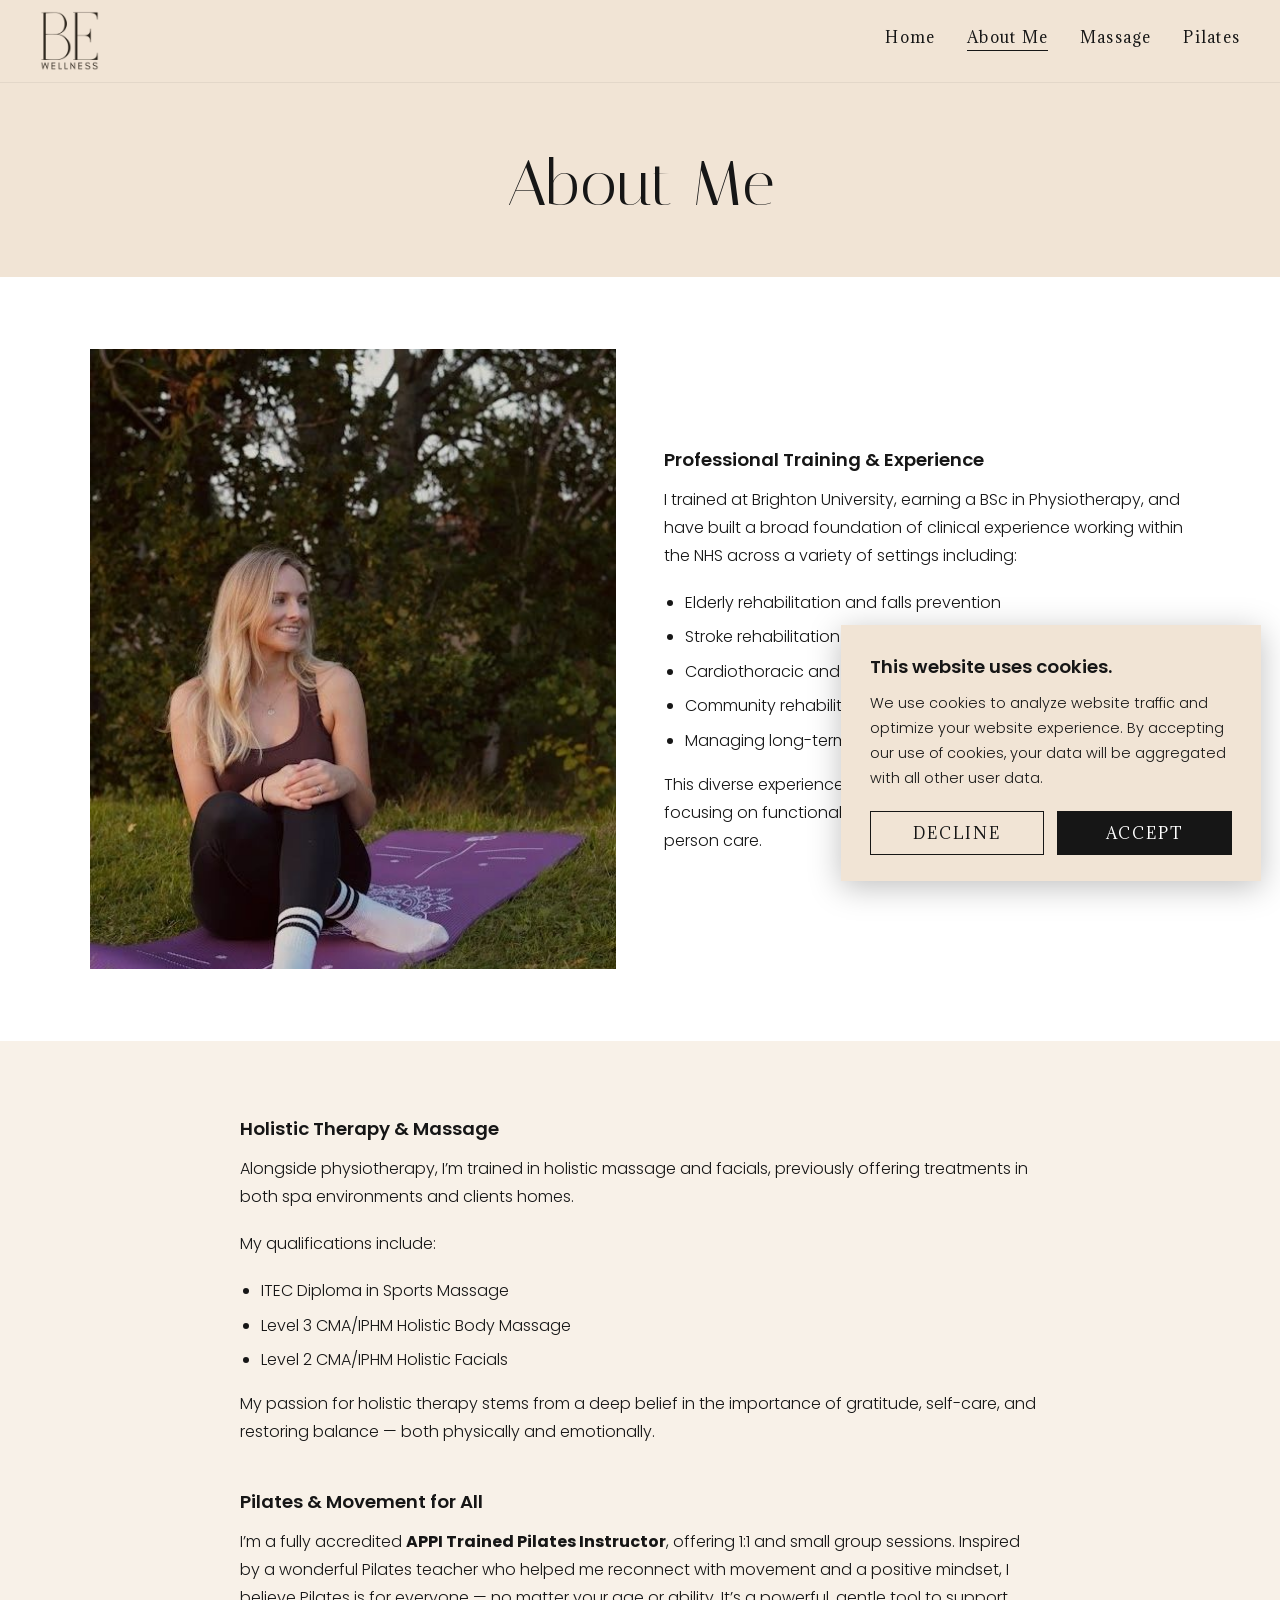
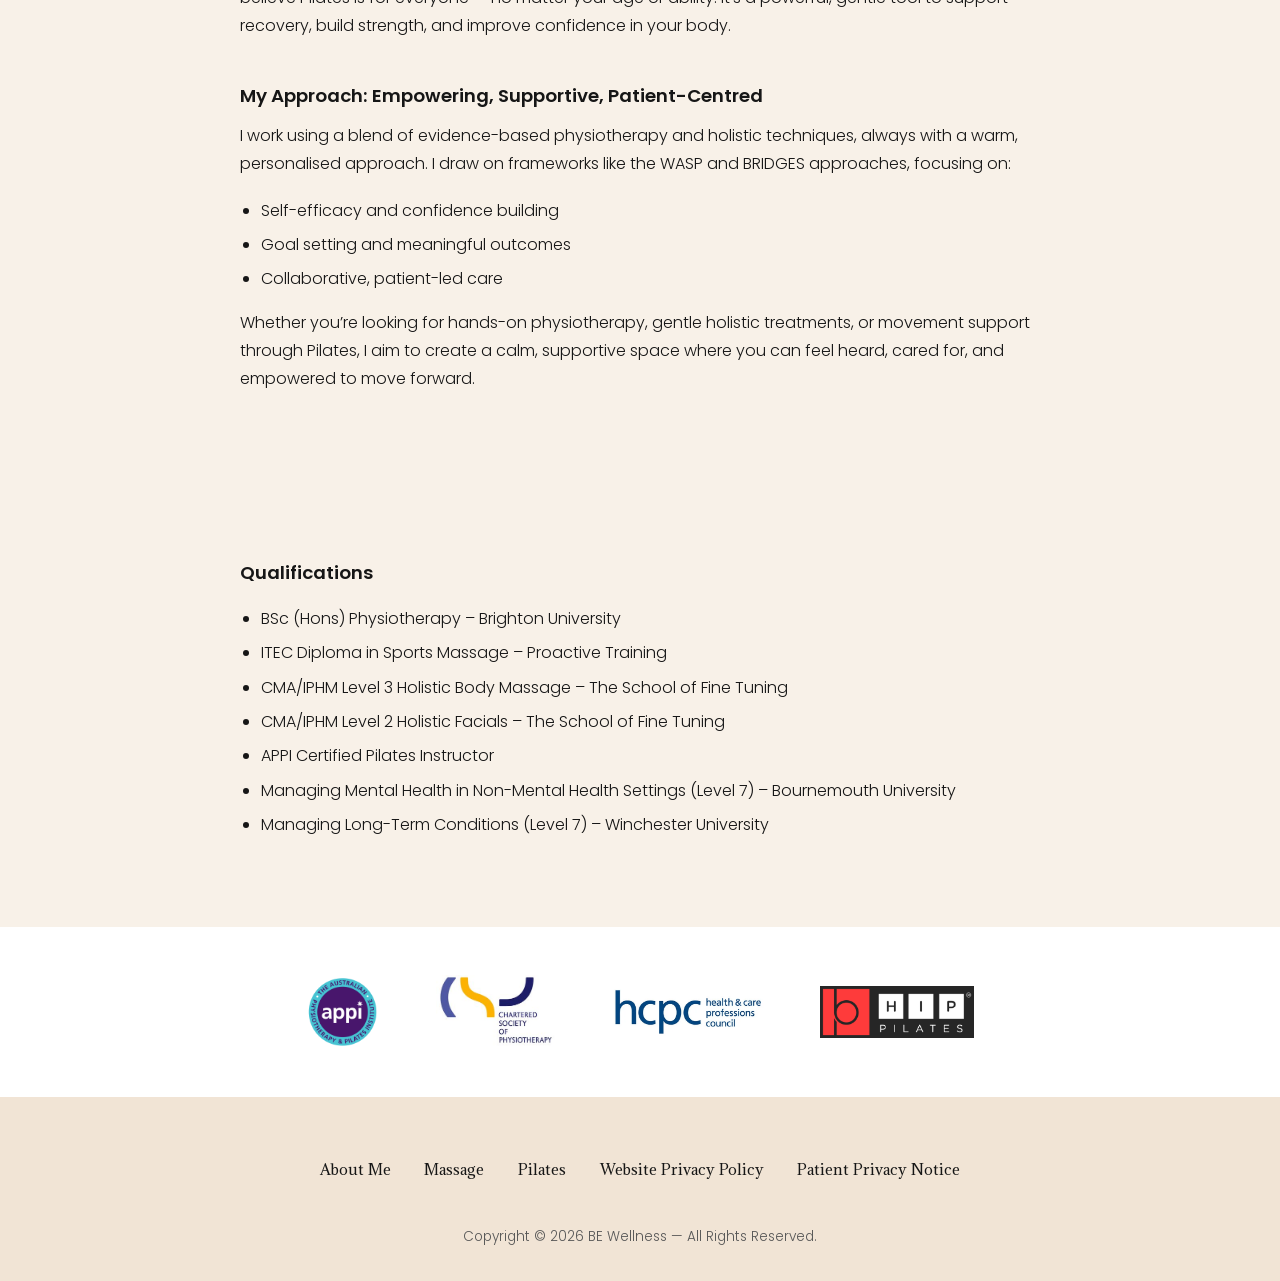
==== commit 22bb6c44: "Add HIP Pilates logo and sharper HCPC logo to accreditation row HCPC logo replaced with a higher-res" ====
--- a/about-me/index.html
+++ b/about-me/index.html
@@ -107,6 +107,7 @@
     <img src="/assets/images/appi-logo.png" alt="APPI — The Australian Physiotherapy &amp; Pilates Institute" loading="lazy">
     <img src="/assets/images/csp-logo.png" alt="Chartered Society of Physiotherapy" loading="lazy">
     <img src="/assets/images/hcpc-logo-trim.png" alt="Health &amp; Care Professions Council (HCPC) registered" loading="lazy">
+    <img src="/assets/images/hip-pilates-logo.png" alt="HIP Pilates" loading="lazy">
   </div>
 
 </main>
--- a/css/style.css
+++ b/css/style.css
@@ -443,6 +443,7 @@
 }
 .logo-strip img { height: 74px; width: auto; }
 .logo-strip img[src*="hcpc"] { height: 50px; }
+.logo-strip img[src*="hip-pilates"] { height: 52px; }
 
 /* ---------- contact ---------- */
 .contact-grid {
@@ -632,13 +633,16 @@
   .contact-info h4 { font-size: 1.4rem; }
 
   .logo-strip {
-    flex-wrap: nowrap;
-    justify-content: space-between;
-    gap: 1.25rem;
+    display: grid;
+    grid-template-columns: 1fr 1fr;
+    justify-items: center;
+    align-items: center;
+    gap: 1.5rem 1rem;
     padding: 2rem 1.5rem;
   }
-  .logo-strip img { height: 44px; width: auto; max-width: none; }
-  .logo-strip img[src*="hcpc"] { height: 34px; }
+  .logo-strip img { height: 46px; width: auto; max-width: 100%; }
+  .logo-strip img[src*="hcpc"] { height: 40px; }
+  .logo-strip img[src*="hip-pilates"] { height: 42px; }
 
   .site-footer { padding: 1.5rem 0 1.75rem; }
   .site-footer nav ul { gap: 0 1.25rem; margin-bottom: .75rem; }
